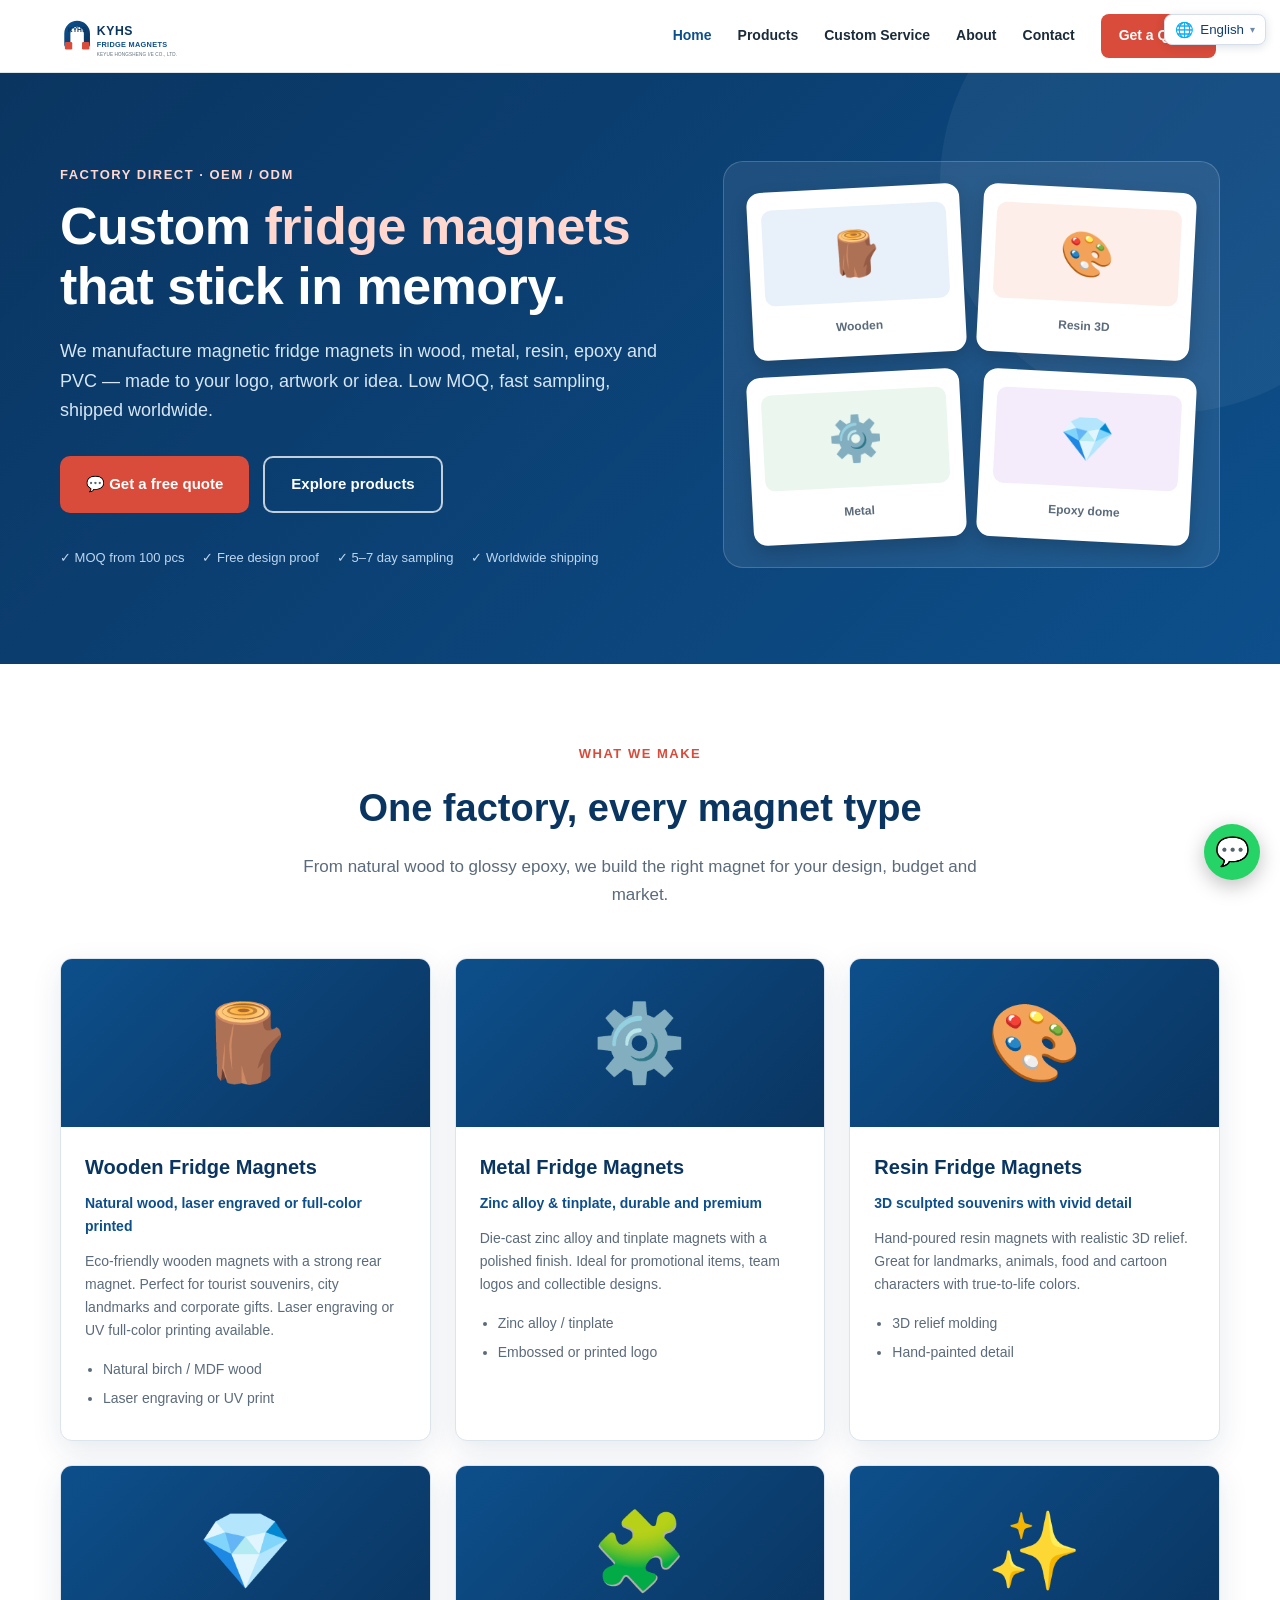
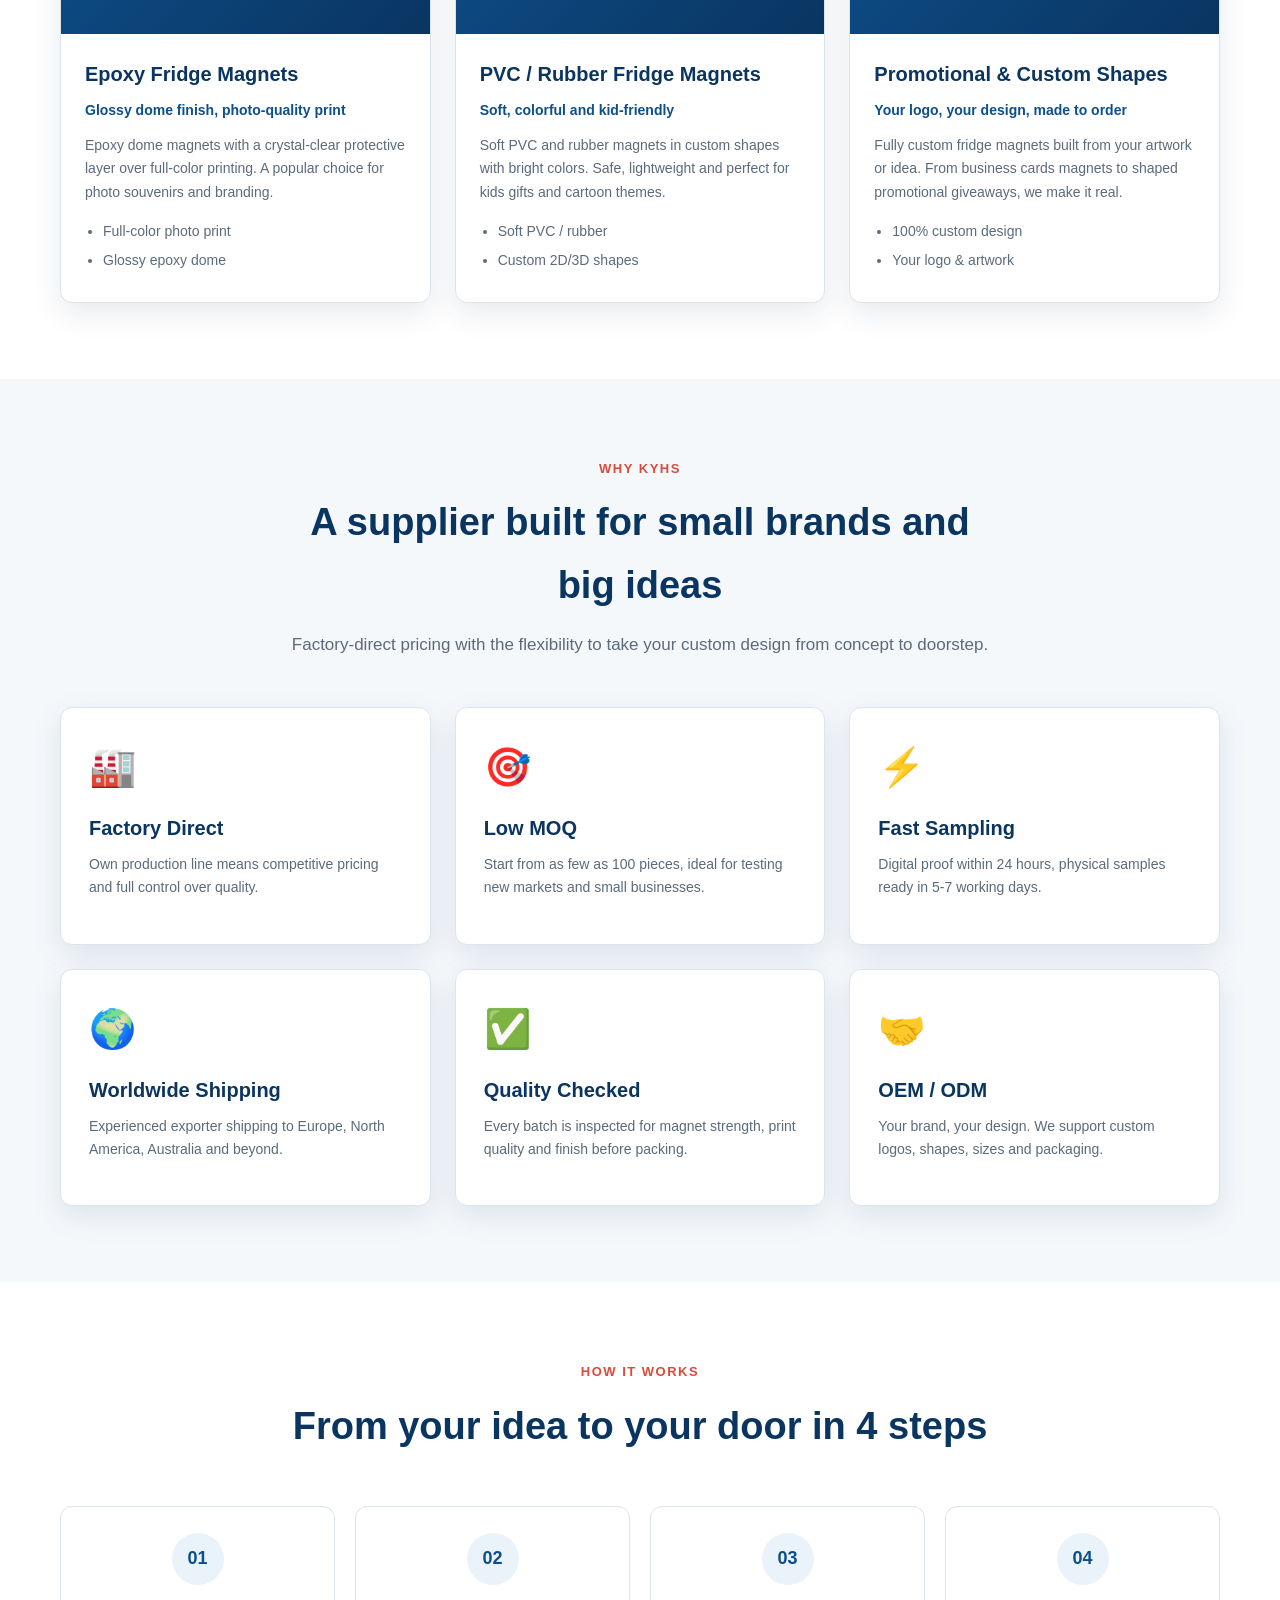
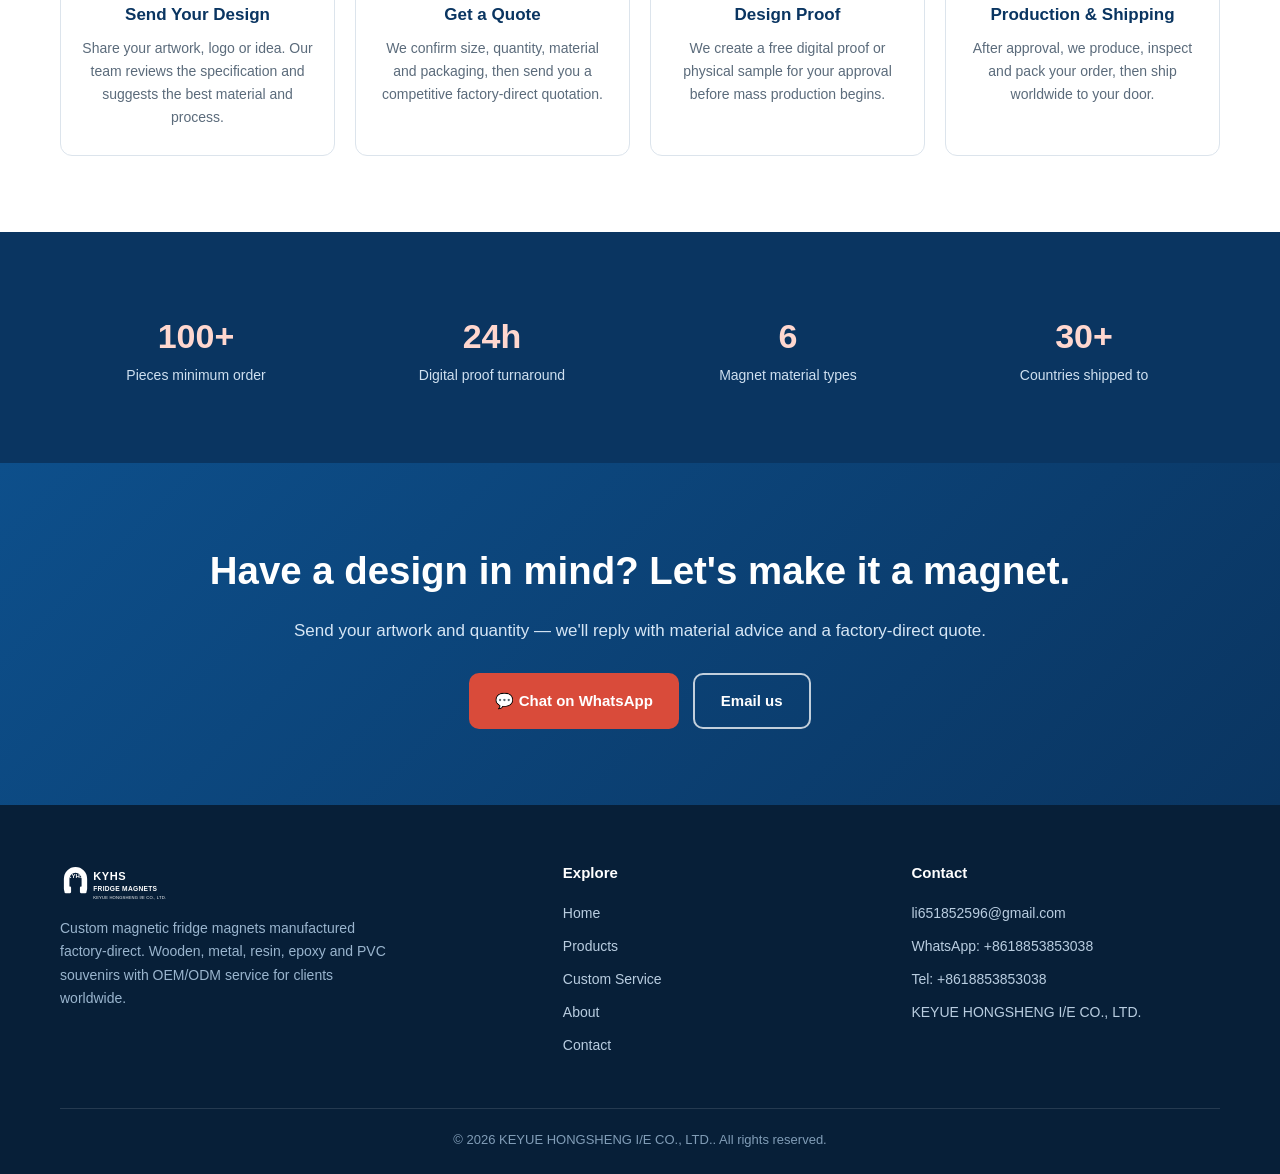
==== index.html @ 86550426 "Deploy KYHS fridge magnets site (Astro, 6 pages)" ====
<!DOCTYPE html><html lang="en"> <head><meta charset="UTF-8"><meta name="viewport" content="width=device-width, initial-scale=1"><title>Custom Fridge Magnets Manufacturer | Magnetic Souvenirs OEM/ODM — KYHS</title><meta name="description" content="KYHS manufactures custom magnetic fridge magnets: wooden, metal, resin, epoxy and PVC souvenirs. OEM/ODM factory direct from China, low MOQ, fast sampling, worldwide shipping."><meta name="keywords" content="custom fridge magnets, magnetic fridge magnets, wooden fridge magnets, metal fridge magnets, resin fridge magnets, souvenir magnets, promotional magnets, OEM ODM magnets, fridge magnet manufacturer China, KYHS"><link rel="canonical" href="https://magnets.kyhsexport.com/"><link rel="icon" type="image/svg+xml" href="/favicon.svg"><meta property="og:type" content="website"><meta property="og:title" content="Custom Fridge Magnets Manufacturer | Magnetic Souvenirs OEM/ODM — KYHS"><meta property="og:description" content="KYHS manufactures custom magnetic fridge magnets: wooden, metal, resin, epoxy and PVC souvenirs. OEM/ODM factory direct from China, low MOQ, fast sampling, worldwide shipping."><meta property="og:url" content="https://magnets.kyhsexport.com/"><meta property="og:image" content="https://magnets.kyhsexport.com/og-image.svg"><meta property="og:site_name" content="KYHS Fridge Magnets"><meta property="og:locale" content="en_US"><meta name="twitter:card" content="summary_large_image"><meta name="twitter:title" content="Custom Fridge Magnets Manufacturer | Magnetic Souvenirs OEM/ODM — KYHS"><meta name="twitter:description" content="KYHS manufactures custom magnetic fridge magnets: wooden, metal, resin, epoxy and PVC souvenirs. OEM/ODM factory direct from China, low MOQ, fast sampling, worldwide shipping."><meta name="twitter:image" content="https://magnets.kyhsexport.com/og-image.svg"><script type="application/ld+json">{"@context":"https://schema.org","@graph":[{"@type":"Organization","name":"KEYUE HONGSHENG I/E CO., LTD.","url":"https://magnets.kyhsexport.com","email":"li651852596@gmail.com","telephone":"+8618853853038"},{"@type":"WebSite","name":"KYHS Fridge Magnets","url":"https://magnets.kyhsexport.com","description":"KYHS manufactures custom magnetic fridge magnets: wooden, metal, resin, epoxy and PVC souvenirs. OEM/ODM factory direct from China, low MOQ, fast sampling, worldwide shipping.","inLanguage":"en"}]}</script><link rel="stylesheet" href="/_astro/about.CHVojKd4.css"></head> <body> <header class="site-header"> <div class="container nav-inner"> <a href="/" class="logo" aria-label="KYHS Fridge Magnets home"> <img src="/logo.svg" alt="KYHS Fridge Magnets"> </a> <nav class="nav-links" id="navLinks"> <a href="/" class="active">Home</a><a href="/products/" class>Products</a><a href="/custom/" class>Custom Service</a><a href="/about/" class>About</a><a href="/contact/" class>Contact</a> <a href="https://wa.me/18853853038" class="nav-cta" target="_blank" rel="noopener">Get a Quote</a> </nav> <button class="menu-toggle" id="menuToggle" aria-label="Menu">☰</button> </div> </header> <main>   <section class="hero"> <div class="container hero-grid"> <div> <span class="eyebrow" style="color:#ffd7cf">Factory direct · OEM / ODM</span> <h1>Custom <span class="hl">fridge magnets</span> that stick in memory.</h1> <p class="lead">
We manufacture magnetic fridge magnets in wood, metal, resin, epoxy and PVC —
          made to your logo, artwork or idea. Low MOQ, fast sampling, shipped worldwide.
</p> <div class="hero-actions"> <a href="https://wa.me/18853853038" class="btn btn-primary" target="_blank" rel="noopener">💬 Get a free quote</a> <a href="/products/" class="btn btn-ghost">Explore products</a> </div> <div class="hero-badges"> <span>✓ MOQ from 100 pcs</span> <span>✓ Free design proof</span> <span>✓ 5–7 day sampling</span> <span>✓ Worldwide shipping</span> </div> </div> <div class="hero-art" aria-hidden="true"> <div class="magnet-tile"><div class="face" style="background:#e8f1fa">🪵</div><small>Wooden</small></div> <div class="magnet-tile"><div class="face" style="background:#fdeee9">🎨</div><small>Resin 3D</small></div> <div class="magnet-tile"><div class="face" style="background:#eaf6ee">⚙️</div><small>Metal</small></div> <div class="magnet-tile"><div class="face" style="background:#f4ecfa">💎</div><small>Epoxy dome</small></div> </div> </div> </section>  <section id="products"> <div class="container"> <div class="section-head"> <span class="eyebrow">What we make</span> <h2>One factory, every magnet type</h2> <p>From natural wood to glossy epoxy, we build the right magnet for your design, budget and market.</p> </div> <div class="grid-3"> <a href="/products/#wooden" class="card product-card"> <div class="product-art" style="background:linear-gradient(135deg, #0d4f8b, #0a3561)">🪵</div> <div class="product-body"> <h3>Wooden Fridge Magnets</h3> <p class="tagline">Natural wood, laser engraved or full-color printed</p> <p>Eco-friendly wooden magnets with a strong rear magnet. Perfect for tourist souvenirs, city landmarks and corporate gifts. Laser engraving or UV full-color printing available.</p> <ul><li>Natural birch / MDF wood</li><li>Laser engraving or UV print</li></ul> </div> </a><a href="/products/#metal" class="card product-card"> <div class="product-art" style="background:linear-gradient(135deg, #0d4f8b, #0a3561)">⚙️</div> <div class="product-body"> <h3>Metal Fridge Magnets</h3> <p class="tagline">Zinc alloy &amp; tinplate, durable and premium</p> <p>Die-cast zinc alloy and tinplate magnets with a polished finish. Ideal for promotional items, team logos and collectible designs.</p> <ul><li>Zinc alloy / tinplate</li><li>Embossed or printed logo</li></ul> </div> </a><a href="/products/#resin" class="card product-card"> <div class="product-art" style="background:linear-gradient(135deg, #0d4f8b, #0a3561)">🎨</div> <div class="product-body"> <h3>Resin Fridge Magnets</h3> <p class="tagline">3D sculpted souvenirs with vivid detail</p> <p>Hand-poured resin magnets with realistic 3D relief. Great for landmarks, animals, food and cartoon characters with true-to-life colors.</p> <ul><li>3D relief molding</li><li>Hand-painted detail</li></ul> </div> </a><a href="/products/#epoxy" class="card product-card"> <div class="product-art" style="background:linear-gradient(135deg, #0d4f8b, #0a3561)">💎</div> <div class="product-body"> <h3>Epoxy Fridge Magnets</h3> <p class="tagline">Glossy dome finish, photo-quality print</p> <p>Epoxy dome magnets with a crystal-clear protective layer over full-color printing. A popular choice for photo souvenirs and branding.</p> <ul><li>Full-color photo print</li><li>Glossy epoxy dome</li></ul> </div> </a><a href="/products/#pvc" class="card product-card"> <div class="product-art" style="background:linear-gradient(135deg, #0d4f8b, #0a3561)">🧩</div> <div class="product-body"> <h3>PVC / Rubber Fridge Magnets</h3> <p class="tagline">Soft, colorful and kid-friendly</p> <p>Soft PVC and rubber magnets in custom shapes with bright colors. Safe, lightweight and perfect for kids gifts and cartoon themes.</p> <ul><li>Soft PVC / rubber</li><li>Custom 2D/3D shapes</li></ul> </div> </a><a href="/products/#promotional" class="card product-card"> <div class="product-art" style="background:linear-gradient(135deg, #0d4f8b, #0a3561)">✨</div> <div class="product-body"> <h3>Promotional &amp; Custom Shapes</h3> <p class="tagline">Your logo, your design, made to order</p> <p>Fully custom fridge magnets built from your artwork or idea. From business cards magnets to shaped promotional giveaways, we make it real.</p> <ul><li>100% custom design</li><li>Your logo &amp; artwork</li></ul> </div> </a> </div> </div> </section>  <section class="section-soft"> <div class="container"> <div class="section-head"> <span class="eyebrow">Why KYHS</span> <h2>A supplier built for small brands and big ideas</h2> <p>Factory-direct pricing with the flexibility to take your custom design from concept to doorstep.</p> </div> <div class="grid-3"> <div class="card"> <div class="icon">🏭</div> <h3>Factory Direct</h3> <p>Own production line means competitive pricing and full control over quality.</p> </div><div class="card"> <div class="icon">🎯</div> <h3>Low MOQ</h3> <p>Start from as few as 100 pieces, ideal for testing new markets and small businesses.</p> </div><div class="card"> <div class="icon">⚡</div> <h3>Fast Sampling</h3> <p>Digital proof within 24 hours, physical samples ready in 5-7 working days.</p> </div><div class="card"> <div class="icon">🌍</div> <h3>Worldwide Shipping</h3> <p>Experienced exporter shipping to Europe, North America, Australia and beyond.</p> </div><div class="card"> <div class="icon">✅</div> <h3>Quality Checked</h3> <p>Every batch is inspected for magnet strength, print quality and finish before packing.</p> </div><div class="card"> <div class="icon">🤝</div> <h3>OEM / ODM</h3> <p>Your brand, your design. We support custom logos, shapes, sizes and packaging.</p> </div> </div> </div> </section>  <section> <div class="container"> <div class="section-head"> <span class="eyebrow">How it works</span> <h2>From your idea to your door in 4 steps</h2> </div> <div class="steps"> <div class="step"> <div class="num">01</div> <h3>Send Your Design</h3> <p>Share your artwork, logo or idea. Our team reviews the specification and suggests the best material and process.</p> </div><div class="step"> <div class="num">02</div> <h3>Get a Quote</h3> <p>We confirm size, quantity, material and packaging, then send you a competitive factory-direct quotation.</p> </div><div class="step"> <div class="num">03</div> <h3>Design Proof</h3> <p>We create a free digital proof or physical sample for your approval before mass production begins.</p> </div><div class="step"> <div class="num">04</div> <h3>Production &amp; Shipping</h3> <p>After approval, we produce, inspect and pack your order, then ship worldwide to your door.</p> </div> </div> </div> </section>  <section class="strip"> <div class="container strip-grid"> <div><div class="num">100+</div><div class="label">Pieces minimum order</div></div> <div><div class="num">24h</div><div class="label">Digital proof turnaround</div></div> <div><div class="num">6</div><div class="label">Magnet material types</div></div> <div><div class="num">30+</div><div class="label">Countries shipped to</div></div> </div> </section>  <section class="cta"> <div class="container"> <h2>Have a design in mind? Let's make it a magnet.</h2> <p>Send your artwork and quantity — we'll reply with material advice and a factory-direct quote.</p> <div class="cta-actions"> <a href="https://wa.me/18853853038" class="btn btn-primary" target="_blank" rel="noopener">💬 Chat on WhatsApp</a> <a href="mailto:li651852596@gmail.com" class="btn btn-ghost">Email us</a> </div> </div> </section>  </main> <a href="https://wa.me/18853853038" class="float-wa" target="_blank" rel="noopener" aria-label="Chat on WhatsApp">💬</a> <footer class="site-footer"> <div class="container"> <div class="footer-grid"> <div class="footer-brand"> <div class="logo"><img src="/logo.svg" alt="KYHS Fridge Magnets"></div> <p>Custom magnetic fridge magnets manufactured factory-direct. Wooden, metal, resin, epoxy and PVC souvenirs with OEM/ODM service for clients worldwide.</p> </div> <div class="footer-col"> <h4>Explore</h4> <a href="/">Home</a><a href="/products/">Products</a><a href="/custom/">Custom Service</a><a href="/about/">About</a><a href="/contact/">Contact</a> </div> <div class="footer-col"> <h4>Contact</h4> <a href="mailto:li651852596@gmail.com">li651852596@gmail.com</a> <a href="https://wa.me/18853853038" target="_blank" rel="noopener">WhatsApp: +8618853853038</a> <span>Tel: +8618853853038</span> <span>KEYUE HONGSHENG I/E CO., LTD.</span> </div> </div> <div class="footer-bottom">
© 2026 KEYUE HONGSHENG I/E CO., LTD.. All rights reserved.
</div> </div> </footer> <script>
      const toggle = document.getElementById('menuToggle');
      const links = document.getElementById('navLinks');
      toggle?.addEventListener('click', () => links?.classList.toggle('open'));
    </script> <!-- KYHS i18n: auto translate (all languages + searchable switcher) --> <script src="/js/translate.js"></script> <script src="/js/kyhs-translate-init.js"></script> <!-- KYHS analytics: admin-only stats --> <script src="/js/kyhs-analytics.js"></script> </body> </html>
---- _astro/about.CHVojKd4.css ----
:root{--navy: #0a3561;--blue: #0d4f8b;--blue-light: #eaf2fa;--accent: #d94b3a;--ink: #1b2b3a;--muted: #5b6b7b;--line: #dce4ec;--bg: #ffffff;--bg-soft: #f5f8fb;--radius: 12px;--shadow: 0 10px 30px rgba(10, 53, 97, .1)}*{box-sizing:border-box}html{scroll-behavior:smooth}body{margin:0;font-family:-apple-system,BlinkMacSystemFont,Segoe UI,Roboto,Helvetica,Arial,sans-serif;color:var(--ink);background:var(--bg);line-height:1.65;-webkit-font-smoothing:antialiased}a{color:inherit;text-decoration:none}img{max-width:100%;display:block}.container{width:min(1160px,92%);margin-inline:auto}.site-header{position:sticky;top:0;z-index:1000;background:#fffffff5;border-bottom:1px solid var(--line);backdrop-filter:blur(8px)}.nav-inner{display:flex;align-items:center;justify-content:space-between;gap:18px;min-height:72px}.logo{display:flex;align-items:center;gap:10px}.logo img{height:44px;width:auto}.nav-links{display:flex;align-items:center;gap:26px}.nav-links a{font-size:14px;font-weight:600;color:var(--ink)}.nav-links a:hover,.nav-links a.active{color:var(--blue)}.nav-cta,.btn-whatsapp{background:var(--accent);color:#fff!important;padding:10px 18px;border-radius:8px;font-weight:600;display:inline-flex;align-items:center;gap:8px}.nav-cta:hover,.btn-whatsapp:hover{background:#c13f2f}.menu-toggle{display:none;background:none;border:0;font-size:26px;cursor:pointer;color:var(--navy)}.btn{display:inline-flex;align-items:center;justify-content:center;gap:8px;padding:14px 26px;border-radius:10px;font-weight:700;font-size:15px;transition:transform .15s ease,background .15s ease}.btn:hover{transform:translateY(-2px)}.btn-primary{background:var(--accent);color:#fff}.btn-primary:hover{background:#c13f2f}.btn-ghost{background:transparent;color:#fff;border:2px solid rgba(255,255,255,.75)}.btn-ghost:hover{background:#ffffff1f}.btn-outline{background:#fff;color:var(--blue);border:2px solid var(--blue)}.btn-outline:hover{background:var(--blue-light)}.hero{color:#fff;background:linear-gradient(135deg,#0a3561,#0d4f8b);padding:88px 0 96px;position:relative;overflow:hidden}.hero:after{content:"";position:absolute;right:-120px;top:-120px;width:460px;height:460px;border-radius:50%;background:#ffffff0d}.hero-grid{display:grid;grid-template-columns:1.1fr .9fr;gap:56px;align-items:center;position:relative;z-index:1}.hero h1{font-size:clamp(30px,4.2vw,52px);line-height:1.15;margin:0 0 20px;font-weight:800;letter-spacing:-.5px}.hero h1 .hl{color:#ffd7cf}.hero p.lead{font-size:18px;color:#d6e6f5;max-width:620px;margin:0 0 30px}.hero-actions{display:flex;flex-wrap:wrap;gap:14px}.hero-badges{display:flex;flex-wrap:wrap;gap:18px;margin-top:34px;font-size:13px;color:#bcd6f0}.hero-badges span{display:inline-flex;align-items:center;gap:6px}.hero-art{background:#ffffff14;border:1px solid rgba(255,255,255,.18);border-radius:20px;padding:26px;display:grid;grid-template-columns:repeat(2,1fr);gap:16px}.magnet-tile{background:#fff;border-radius:14px;padding:18px 14px;text-align:center;box-shadow:0 8px 18px #0000002e;transform:rotate(-3deg)}.magnet-tile:nth-child(2n){transform:rotate(3deg)}.magnet-tile .face{height:96px;border-radius:10px;display:flex;align-items:center;justify-content:center;font-size:44px;margin-bottom:10px}.magnet-tile small{color:var(--muted);font-size:12px;font-weight:600}section{padding:76px 0}.section-soft{background:var(--bg-soft)}.section-head{text-align:center;max-width:720px;margin:0 auto 48px}.section-head h2{font-size:clamp(26px,3vw,38px);margin:0 0 14px;color:var(--navy)}.section-head p{color:var(--muted);font-size:17px;margin:0}.eyebrow{display:inline-block;font-size:13px;font-weight:700;letter-spacing:1.5px;color:var(--accent);text-transform:uppercase;margin-bottom:12px}.grid-3{display:grid;grid-template-columns:repeat(3,1fr);gap:24px}.grid-2{display:grid;grid-template-columns:repeat(2,1fr);gap:32px;align-items:center}.card{background:#fff;border:1px solid var(--line);border-radius:var(--radius);padding:28px;box-shadow:var(--shadow);transition:transform .2s ease,box-shadow .2s ease}.card:hover{transform:translateY(-4px);box-shadow:0 16px 40px #0a356124}.card .icon{font-size:38px;margin-bottom:14px}.card h3{margin:0 0 8px;font-size:20px;color:var(--navy)}.card .tagline{color:var(--blue);font-weight:600;font-size:14px;margin:0 0 12px}.card p{color:var(--muted);font-size:14px;margin:0 0 16px}.card ul{margin:0;padding-left:18px;color:var(--muted);font-size:14px}.card li{margin-bottom:6px}.product-card{overflow:hidden;padding:0;display:flex;flex-direction:column}.product-art{height:168px;display:flex;align-items:center;justify-content:center;font-size:76px;color:#fff}.product-body{padding:24px;flex:1;display:flex;flex-direction:column}.product-body .btn{margin-top:auto;align-self:flex-start}.steps{counter-reset:step;display:grid;grid-template-columns:repeat(4,1fr);gap:20px}.step{text-align:center;padding:26px 18px;border-radius:var(--radius);background:#fff;border:1px solid var(--line)}.step .num{width:52px;height:52px;margin:0 auto 16px;border-radius:50%;background:var(--blue-light);color:var(--blue);display:flex;align-items:center;justify-content:center;font-weight:800;font-size:18px}.step h3{margin:0 0 8px;font-size:17px;color:var(--navy)}.step p{margin:0;color:var(--muted);font-size:14px}.strip{background:var(--navy);color:#fff}.strip-grid{display:grid;grid-template-columns:repeat(4,1fr);gap:24px;text-align:center}.strip .num{font-size:34px;font-weight:800;color:#ffd7cf}.strip .label{font-size:14px;color:#cfe0f0}.cta{background:linear-gradient(135deg,#0d4f8b,#0a3561);color:#fff;text-align:center}.cta h2{font-size:clamp(26px,3vw,40px);margin:0 0 14px}.cta p{font-size:17px;color:#d6e6f5;margin:0 0 28px}.cta-actions{display:flex;flex-wrap:wrap;gap:14px;justify-content:center}.page-hero{background:var(--blue-light);padding:60px 0}.page-hero h1{font-size:clamp(28px,3.4vw,42px);color:var(--navy);margin:0 0 12px}.page-hero p{color:var(--muted);font-size:17px;margin:0;max-width:720px}.contact-grid{display:grid;grid-template-columns:1fr 1fr;gap:40px}.contact-list{list-style:none;padding:0;margin:0}.contact-list li{padding:14px 0;border-bottom:1px solid var(--line);display:flex;gap:12px;align-items:center}.contact-list .k{color:var(--muted);min-width:92px;font-size:14px}.form-row{display:grid;grid-template-columns:1fr 1fr;gap:14px}label{display:block;font-size:13px;font-weight:600;color:var(--ink);margin-bottom:6px}input,textarea,select{width:100%;padding:12px 14px;border:1px solid var(--line);border-radius:8px;font-size:15px;font-family:inherit;background:#fff;color:var(--ink)}textarea{min-height:130px;resize:vertical}.field{margin-bottom:16px}.site-footer{background:#071f38;color:#b9cde0;padding:56px 0 24px}.footer-grid{display:grid;grid-template-columns:1.5fr 1fr 1fr;gap:40px}.footer-brand .logo img{filter:brightness(0) invert(1);height:40px}.footer-brand p{font-size:14px;margin:16px 0 0;color:#9ab5ce;max-width:340px}.footer-col h4{color:#fff;font-size:15px;margin:0 0 16px}.footer-col a,.footer-col span{display:block;font-size:14px;margin-bottom:10px}.footer-col a:hover{color:#fff}.footer-bottom{border-top:1px solid rgba(255,255,255,.12);margin-top:40px;padding-top:20px;text-align:center;font-size:13px;color:#819db7}.float-wa{position:fixed;right:20px;bottom:20px;z-index:900;background:#25d366;color:#fff;border-radius:50%;width:56px;height:56px;display:flex;align-items:center;justify-content:center;font-size:28px;box-shadow:0 6px 20px #00000040}.float-wa:hover{background:#1ebe5a}.site-header .nav-inner{padding-right:4px}@media(max-width:900px){.hero-grid,.grid-2,.contact-grid{grid-template-columns:1fr}.grid-3,.steps,.strip-grid{grid-template-columns:repeat(2,1fr)}.footer-grid{grid-template-columns:1fr 1fr}}@media(max-width:640px){.nav-links{display:none;position:absolute;top:72px;left:0;right:0;background:#fff;flex-direction:column;align-items:stretch;gap:0;padding:12px 6%;border-bottom:1px solid var(--line)}.nav-links.open{display:flex}.nav-links a{padding:12px 0;border-bottom:1px solid var(--line)}.nav-cta{margin-top:10px;justify-content:center}.menu-toggle{display:block}.grid-3,.steps,.strip-grid,.footer-grid,.form-row{grid-template-columns:1fr}.hero{padding:60px 0}section{padding:56px 0}}
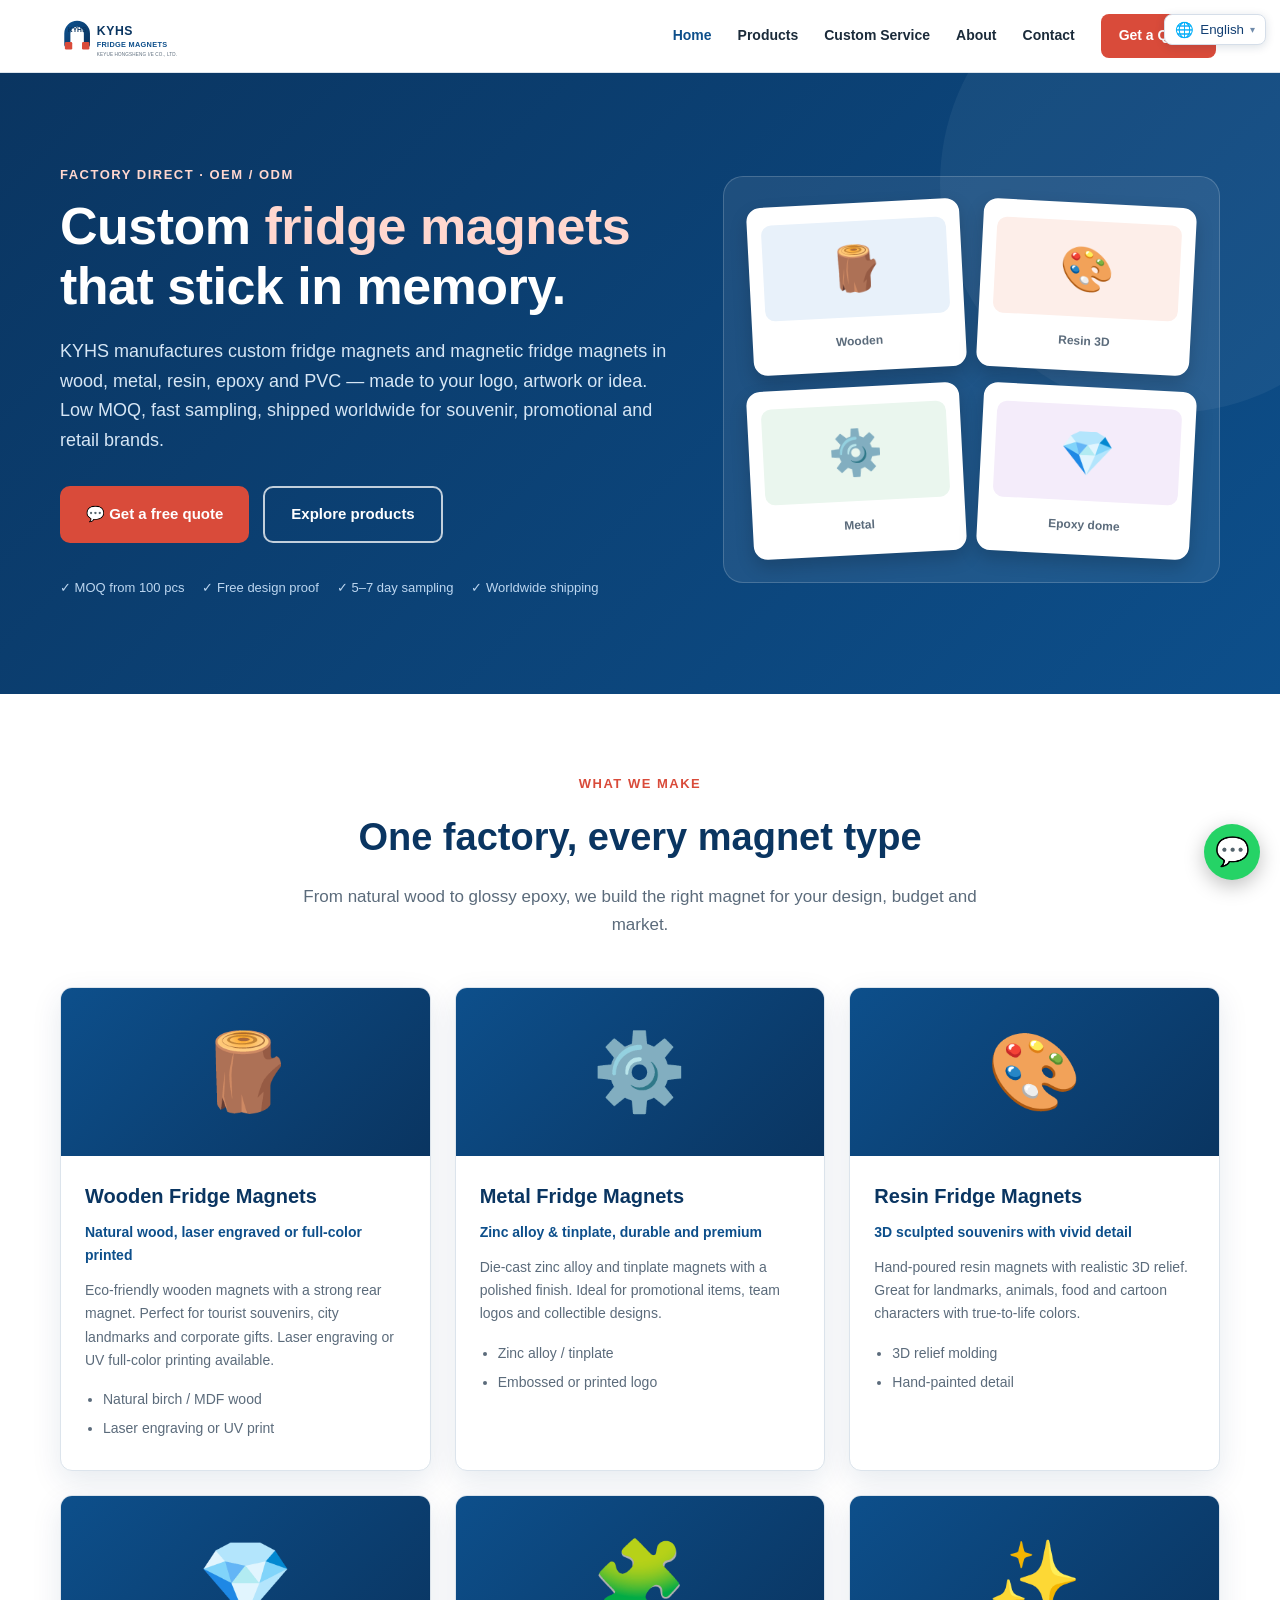
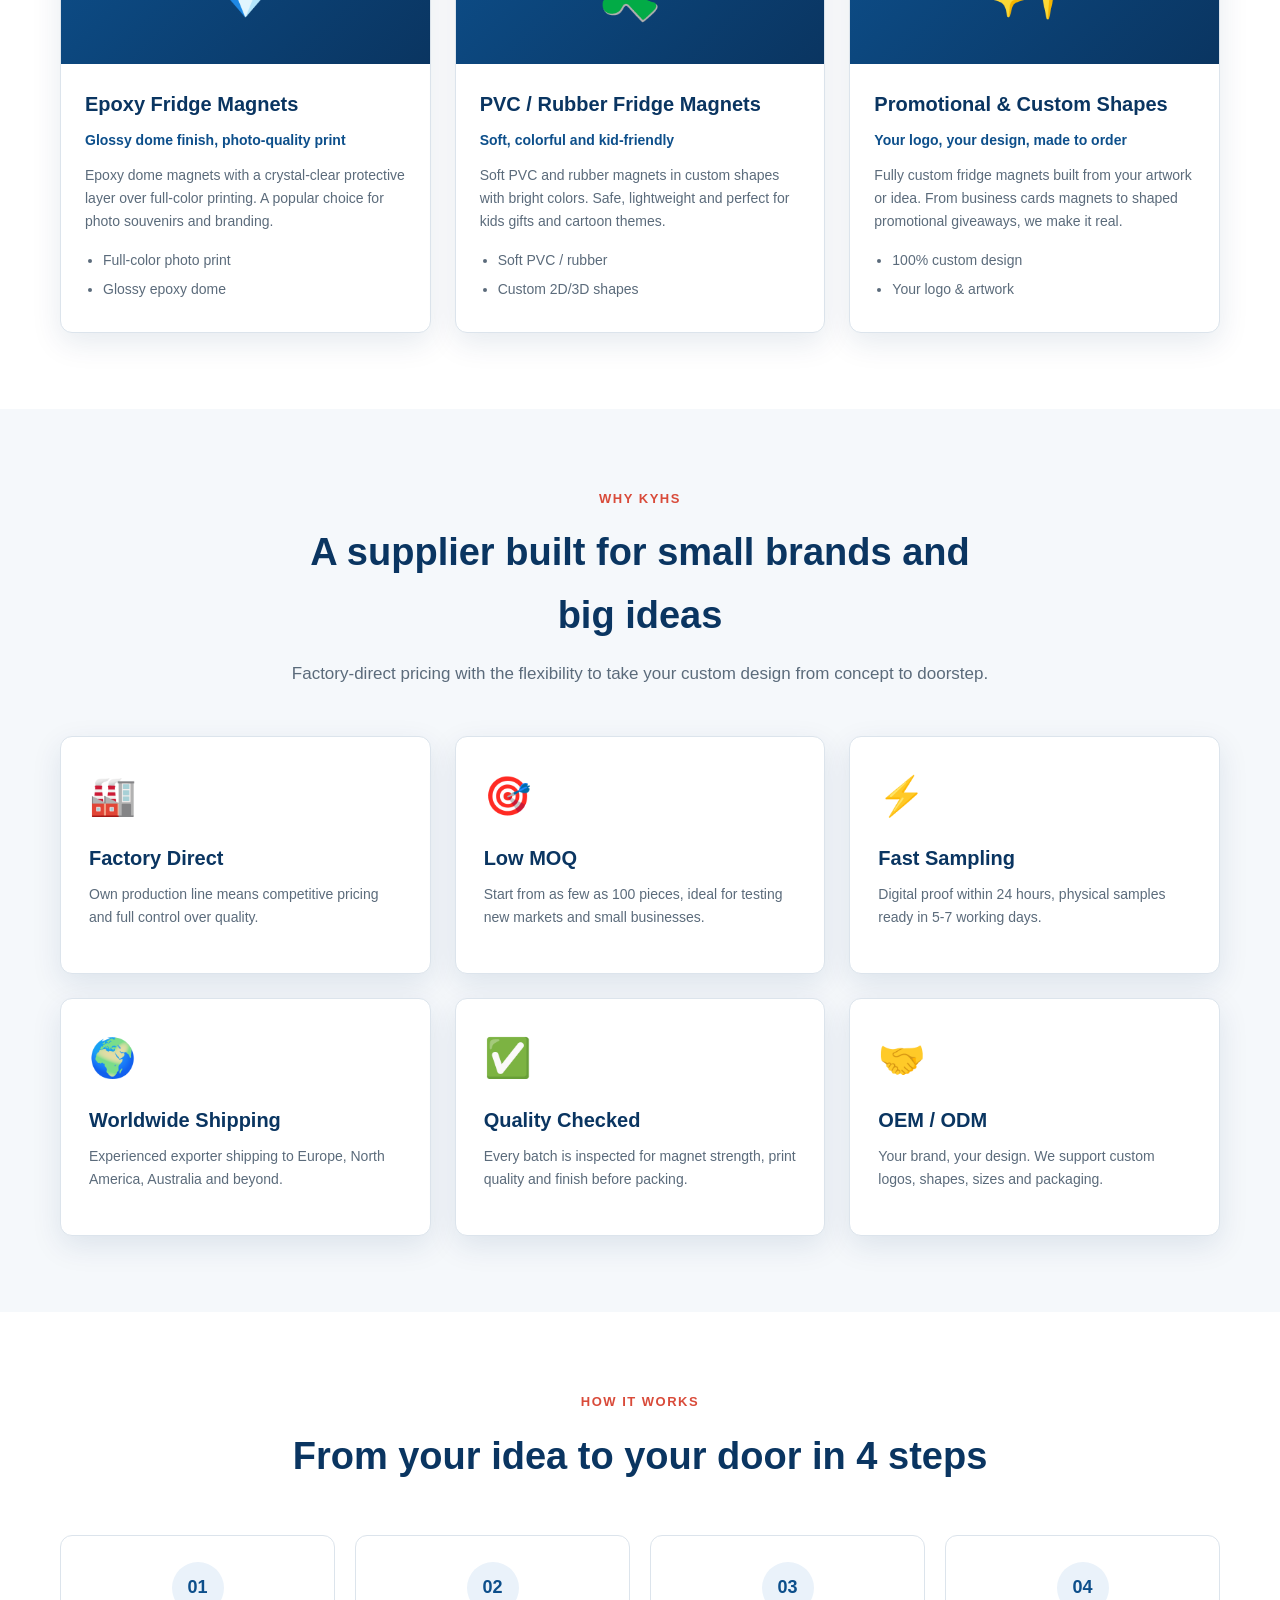
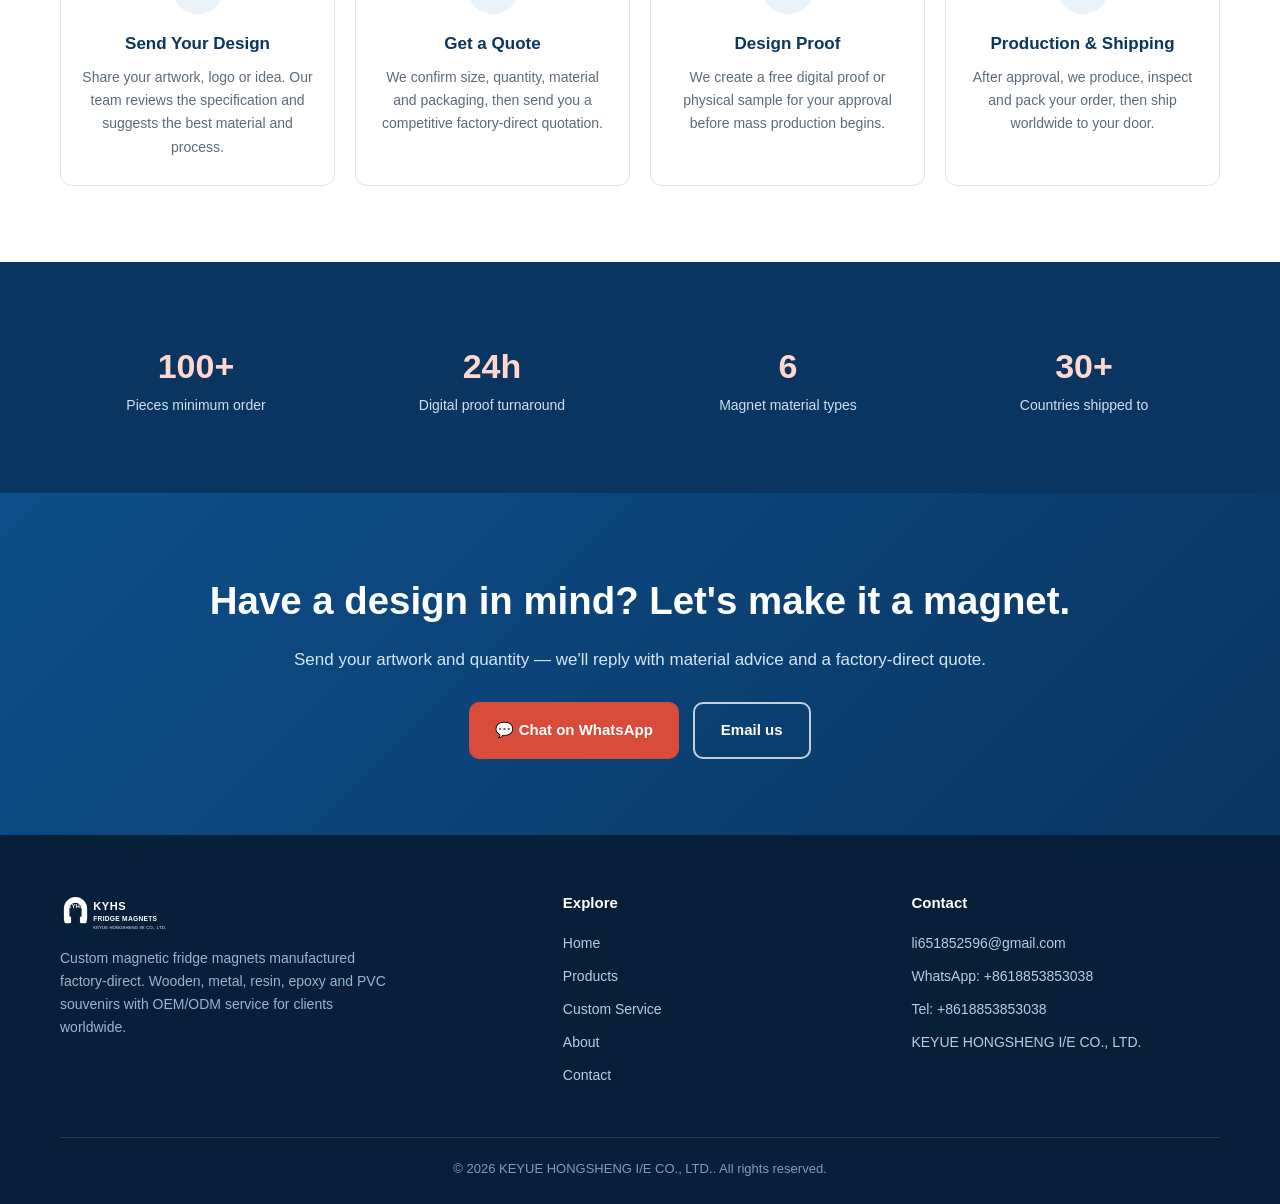
==== commit 4c2347e1: "SEO: focus keywords, H1/TDK optimization, content depth" ====
--- a/index.html
+++ b/index.html
@@ -1,6 +1,6 @@
-<!DOCTYPE html><html lang="en"> <head><meta charset="UTF-8"><meta name="viewport" content="width=device-width, initial-scale=1"><title>Custom Fridge Magnets Manufacturer | Magnetic Souvenirs OEM/ODM — KYHS</title><meta name="description" content="KYHS manufactures custom magnetic fridge magnets: wooden, metal, resin, epoxy and PVC souvenirs. OEM/ODM factory direct from China, low MOQ, fast sampling, worldwide shipping."><meta name="keywords" content="custom fridge magnets, magnetic fridge magnets, wooden fridge magnets, metal fridge magnets, resin fridge magnets, souvenir magnets, promotional magnets, OEM ODM magnets, fridge magnet manufacturer China, KYHS"><link rel="canonical" href="https://magnets.kyhsexport.com/"><link rel="icon" type="image/svg+xml" href="/favicon.svg"><meta property="og:type" content="website"><meta property="og:title" content="Custom Fridge Magnets Manufacturer | Magnetic Souvenirs OEM/ODM — KYHS"><meta property="og:description" content="KYHS manufactures custom magnetic fridge magnets: wooden, metal, resin, epoxy and PVC souvenirs. OEM/ODM factory direct from China, low MOQ, fast sampling, worldwide shipping."><meta property="og:url" content="https://magnets.kyhsexport.com/"><meta property="og:image" content="https://magnets.kyhsexport.com/og-image.svg"><meta property="og:site_name" content="KYHS Fridge Magnets"><meta property="og:locale" content="en_US"><meta name="twitter:card" content="summary_large_image"><meta name="twitter:title" content="Custom Fridge Magnets Manufacturer | Magnetic Souvenirs OEM/ODM — KYHS"><meta name="twitter:description" content="KYHS manufactures custom magnetic fridge magnets: wooden, metal, resin, epoxy and PVC souvenirs. OEM/ODM factory direct from China, low MOQ, fast sampling, worldwide shipping."><meta name="twitter:image" content="https://magnets.kyhsexport.com/og-image.svg"><script type="application/ld+json">{"@context":"https://schema.org","@graph":[{"@type":"Organization","name":"KEYUE HONGSHENG I/E CO., LTD.","url":"https://magnets.kyhsexport.com","email":"li651852596@gmail.com","telephone":"+8618853853038"},{"@type":"WebSite","name":"KYHS Fridge Magnets","url":"https://magnets.kyhsexport.com","description":"KYHS manufactures custom magnetic fridge magnets: wooden, metal, resin, epoxy and PVC souvenirs. OEM/ODM factory direct from China, low MOQ, fast sampling, worldwide shipping.","inLanguage":"en"}]}</script><link rel="stylesheet" href="/_astro/about.CHVojKd4.css"></head> <body> <header class="site-header"> <div class="container nav-inner"> <a href="/" class="logo" aria-label="KYHS Fridge Magnets home"> <img src="/logo.svg" alt="KYHS Fridge Magnets"> </a> <nav class="nav-links" id="navLinks"> <a href="/" class="active">Home</a><a href="/products/" class>Products</a><a href="/custom/" class>Custom Service</a><a href="/about/" class>About</a><a href="/contact/" class>Contact</a> <a href="https://wa.me/18853853038" class="nav-cta" target="_blank" rel="noopener">Get a Quote</a> </nav> <button class="menu-toggle" id="menuToggle" aria-label="Menu">☰</button> </div> </header> <main>   <section class="hero"> <div class="container hero-grid"> <div> <span class="eyebrow" style="color:#ffd7cf">Factory direct · OEM / ODM</span> <h1>Custom <span class="hl">fridge magnets</span> that stick in memory.</h1> <p class="lead">
-We manufacture magnetic fridge magnets in wood, metal, resin, epoxy and PVC —
-          made to your logo, artwork or idea. Low MOQ, fast sampling, shipped worldwide.
+<!DOCTYPE html><html lang="en"> <head><meta charset="UTF-8"><meta name="viewport" content="width=device-width, initial-scale=1"><title>Custom Fridge Magnets Manufacturer | OEM/ODM — KYHS</title><meta name="description" content="KYHS manufactures custom fridge magnets and magnetic souvenirs: wooden, metal, resin and PVC. Factory-direct OEM/ODM, low MOQ, fast sampling, worldwide shipping."><meta name="keywords" content="custom fridge magnets, magnetic fridge magnets, wooden fridge magnets, magnet manufacturer, KYHS"><link rel="canonical" href="https://magnets.kyhsexport.com/"><link rel="icon" type="image/svg+xml" href="/favicon.svg"><meta property="og:type" content="website"><meta property="og:title" content="Custom Fridge Magnets Manufacturer | OEM/ODM — KYHS"><meta property="og:description" content="KYHS manufactures custom fridge magnets and magnetic souvenirs: wooden, metal, resin and PVC. Factory-direct OEM/ODM, low MOQ, fast sampling, worldwide shipping."><meta property="og:url" content="https://magnets.kyhsexport.com/"><meta property="og:image" content="https://magnets.kyhsexport.com/og-image.svg"><meta property="og:site_name" content="KYHS Fridge Magnets"><meta property="og:locale" content="en_US"><meta name="twitter:card" content="summary_large_image"><meta name="twitter:title" content="Custom Fridge Magnets Manufacturer | OEM/ODM — KYHS"><meta name="twitter:description" content="KYHS manufactures custom fridge magnets and magnetic souvenirs: wooden, metal, resin and PVC. Factory-direct OEM/ODM, low MOQ, fast sampling, worldwide shipping."><meta name="twitter:image" content="https://magnets.kyhsexport.com/og-image.svg"><script type="application/ld+json">{"@context":"https://schema.org","@graph":[{"@type":"Organization","name":"KEYUE HONGSHENG I/E CO., LTD.","url":"https://magnets.kyhsexport.com","email":"li651852596@gmail.com","telephone":"+8618853853038"},{"@type":"WebSite","name":"KYHS Fridge Magnets","url":"https://magnets.kyhsexport.com","description":"KYHS manufactures custom fridge magnets and magnetic souvenirs: wooden, metal, resin and PVC. Factory-direct OEM/ODM, low MOQ, fast sampling, worldwide shipping.","inLanguage":"en"}]}</script><link rel="stylesheet" href="/_astro/about.BWhyGvks.css"></head> <body> <header class="site-header"> <div class="container nav-inner"> <a href="/" class="logo" aria-label="KYHS Fridge Magnets home"> <img src="/logo.svg" alt="KYHS Fridge Magnets"> </a> <nav class="nav-links" id="navLinks"> <a href="/" class="active">Home</a><a href="/products/" class>Products</a><a href="/custom/" class>Custom Service</a><a href="/about/" class>About</a><a href="/contact/" class>Contact</a> <a href="https://wa.me/18853853038" class="nav-cta" target="_blank" rel="noopener">Get a Quote</a> </nav> <button class="menu-toggle" id="menuToggle" aria-label="Menu">☰</button> </div> </header> <main>   <section class="hero"> <div class="container hero-grid"> <div> <span class="eyebrow" style="color:#ffd7cf">Factory direct · OEM / ODM</span> <h1>Custom <span class="hl">fridge magnets</span> that stick in memory.</h1> <p class="lead">
+KYHS manufactures custom fridge magnets and magnetic fridge magnets in wood, metal, resin, epoxy and PVC —
+          made to your logo, artwork or idea. Low MOQ, fast sampling, shipped worldwide for souvenir, promotional and retail brands.
 </p> <div class="hero-actions"> <a href="https://wa.me/18853853038" class="btn btn-primary" target="_blank" rel="noopener">💬 Get a free quote</a> <a href="/products/" class="btn btn-ghost">Explore products</a> </div> <div class="hero-badges"> <span>✓ MOQ from 100 pcs</span> <span>✓ Free design proof</span> <span>✓ 5–7 day sampling</span> <span>✓ Worldwide shipping</span> </div> </div> <div class="hero-art" aria-hidden="true"> <div class="magnet-tile"><div class="face" style="background:#e8f1fa">🪵</div><small>Wooden</small></div> <div class="magnet-tile"><div class="face" style="background:#fdeee9">🎨</div><small>Resin 3D</small></div> <div class="magnet-tile"><div class="face" style="background:#eaf6ee">⚙️</div><small>Metal</small></div> <div class="magnet-tile"><div class="face" style="background:#f4ecfa">💎</div><small>Epoxy dome</small></div> </div> </div> </section>  <section id="products"> <div class="container"> <div class="section-head"> <span class="eyebrow">What we make</span> <h2>One factory, every magnet type</h2> <p>From natural wood to glossy epoxy, we build the right magnet for your design, budget and market.</p> </div> <div class="grid-3"> <a href="/products/#wooden" class="card product-card"> <div class="product-art" style="background:linear-gradient(135deg, #0d4f8b, #0a3561)">🪵</div> <div class="product-body"> <h3>Wooden Fridge Magnets</h3> <p class="tagline">Natural wood, laser engraved or full-color printed</p> <p>Eco-friendly wooden magnets with a strong rear magnet. Perfect for tourist souvenirs, city landmarks and corporate gifts. Laser engraving or UV full-color printing available.</p> <ul><li>Natural birch / MDF wood</li><li>Laser engraving or UV print</li></ul> </div> </a><a href="/products/#metal" class="card product-card"> <div class="product-art" style="background:linear-gradient(135deg, #0d4f8b, #0a3561)">⚙️</div> <div class="product-body"> <h3>Metal Fridge Magnets</h3> <p class="tagline">Zinc alloy &amp; tinplate, durable and premium</p> <p>Die-cast zinc alloy and tinplate magnets with a polished finish. Ideal for promotional items, team logos and collectible designs.</p> <ul><li>Zinc alloy / tinplate</li><li>Embossed or printed logo</li></ul> </div> </a><a href="/products/#resin" class="card product-card"> <div class="product-art" style="background:linear-gradient(135deg, #0d4f8b, #0a3561)">🎨</div> <div class="product-body"> <h3>Resin Fridge Magnets</h3> <p class="tagline">3D sculpted souvenirs with vivid detail</p> <p>Hand-poured resin magnets with realistic 3D relief. Great for landmarks, animals, food and cartoon characters with true-to-life colors.</p> <ul><li>3D relief molding</li><li>Hand-painted detail</li></ul> </div> </a><a href="/products/#epoxy" class="card product-card"> <div class="product-art" style="background:linear-gradient(135deg, #0d4f8b, #0a3561)">💎</div> <div class="product-body"> <h3>Epoxy Fridge Magnets</h3> <p class="tagline">Glossy dome finish, photo-quality print</p> <p>Epoxy dome magnets with a crystal-clear protective layer over full-color printing. A popular choice for photo souvenirs and branding.</p> <ul><li>Full-color photo print</li><li>Glossy epoxy dome</li></ul> </div> </a><a href="/products/#pvc" class="card product-card"> <div class="product-art" style="background:linear-gradient(135deg, #0d4f8b, #0a3561)">🧩</div> <div class="product-body"> <h3>PVC / Rubber Fridge Magnets</h3> <p class="tagline">Soft, colorful and kid-friendly</p> <p>Soft PVC and rubber magnets in custom shapes with bright colors. Safe, lightweight and perfect for kids gifts and cartoon themes.</p> <ul><li>Soft PVC / rubber</li><li>Custom 2D/3D shapes</li></ul> </div> </a><a href="/products/#promotional" class="card product-card"> <div class="product-art" style="background:linear-gradient(135deg, #0d4f8b, #0a3561)">✨</div> <div class="product-body"> <h3>Promotional &amp; Custom Shapes</h3> <p class="tagline">Your logo, your design, made to order</p> <p>Fully custom fridge magnets built from your artwork or idea. From business cards magnets to shaped promotional giveaways, we make it real.</p> <ul><li>100% custom design</li><li>Your logo &amp; artwork</li></ul> </div> </a> </div> </div> </section>  <section class="section-soft"> <div class="container"> <div class="section-head"> <span class="eyebrow">Why KYHS</span> <h2>A supplier built for small brands and big ideas</h2> <p>Factory-direct pricing with the flexibility to take your custom design from concept to doorstep.</p> </div> <div class="grid-3"> <div class="card"> <div class="icon">🏭</div> <h3>Factory Direct</h3> <p>Own production line means competitive pricing and full control over quality.</p> </div><div class="card"> <div class="icon">🎯</div> <h3>Low MOQ</h3> <p>Start from as few as 100 pieces, ideal for testing new markets and small businesses.</p> </div><div class="card"> <div class="icon">⚡</div> <h3>Fast Sampling</h3> <p>Digital proof within 24 hours, physical samples ready in 5-7 working days.</p> </div><div class="card"> <div class="icon">🌍</div> <h3>Worldwide Shipping</h3> <p>Experienced exporter shipping to Europe, North America, Australia and beyond.</p> </div><div class="card"> <div class="icon">✅</div> <h3>Quality Checked</h3> <p>Every batch is inspected for magnet strength, print quality and finish before packing.</p> </div><div class="card"> <div class="icon">🤝</div> <h3>OEM / ODM</h3> <p>Your brand, your design. We support custom logos, shapes, sizes and packaging.</p> </div> </div> </div> </section>  <section> <div class="container"> <div class="section-head"> <span class="eyebrow">How it works</span> <h2>From your idea to your door in 4 steps</h2> </div> <div class="steps"> <div class="step"> <div class="num">01</div> <h3>Send Your Design</h3> <p>Share your artwork, logo or idea. Our team reviews the specification and suggests the best material and process.</p> </div><div class="step"> <div class="num">02</div> <h3>Get a Quote</h3> <p>We confirm size, quantity, material and packaging, then send you a competitive factory-direct quotation.</p> </div><div class="step"> <div class="num">03</div> <h3>Design Proof</h3> <p>We create a free digital proof or physical sample for your approval before mass production begins.</p> </div><div class="step"> <div class="num">04</div> <h3>Production &amp; Shipping</h3> <p>After approval, we produce, inspect and pack your order, then ship worldwide to your door.</p> </div> </div> </div> </section>  <section class="strip"> <div class="container strip-grid"> <div><div class="num">100+</div><div class="label">Pieces minimum order</div></div> <div><div class="num">24h</div><div class="label">Digital proof turnaround</div></div> <div><div class="num">6</div><div class="label">Magnet material types</div></div> <div><div class="num">30+</div><div class="label">Countries shipped to</div></div> </div> </section>  <section class="cta"> <div class="container"> <h2>Have a design in mind? Let's make it a magnet.</h2> <p>Send your artwork and quantity — we'll reply with material advice and a factory-direct quote.</p> <div class="cta-actions"> <a href="https://wa.me/18853853038" class="btn btn-primary" target="_blank" rel="noopener">💬 Chat on WhatsApp</a> <a href="mailto:li651852596@gmail.com" class="btn btn-ghost">Email us</a> </div> </div> </section>  </main> <a href="https://wa.me/18853853038" class="float-wa" target="_blank" rel="noopener" aria-label="Chat on WhatsApp">💬</a> <footer class="site-footer"> <div class="container"> <div class="footer-grid"> <div class="footer-brand"> <div class="logo"><img src="/logo.svg" alt="KYHS Fridge Magnets"></div> <p>Custom magnetic fridge magnets manufactured factory-direct. Wooden, metal, resin, epoxy and PVC souvenirs with OEM/ODM service for clients worldwide.</p> </div> <div class="footer-col"> <h4>Explore</h4> <a href="/">Home</a><a href="/products/">Products</a><a href="/custom/">Custom Service</a><a href="/about/">About</a><a href="/contact/">Contact</a> </div> <div class="footer-col"> <h4>Contact</h4> <a href="mailto:li651852596@gmail.com">li651852596@gmail.com</a> <a href="https://wa.me/18853853038" target="_blank" rel="noopener">WhatsApp: +8618853853038</a> <span>Tel: +8618853853038</span> <span>KEYUE HONGSHENG I/E CO., LTD.</span> </div> </div> <div class="footer-bottom">
 © 2026 KEYUE HONGSHENG I/E CO., LTD.. All rights reserved.
 </div> </div> </footer> <script>
--- a/_astro/about.BWhyGvks.css
+++ b/_astro/about.BWhyGvks.css
@@ -0,0 +1 @@
+:root{--navy: #0a3561;--blue: #0d4f8b;--blue-light: #eaf2fa;--accent: #d94b3a;--ink: #1b2b3a;--muted: #5b6b7b;--line: #dce4ec;--bg: #ffffff;--bg-soft: #f5f8fb;--radius: 12px;--shadow: 0 10px 30px rgba(10, 53, 97, .1)}*{box-sizing:border-box}html{scroll-behavior:smooth}body{margin:0;font-family:-apple-system,BlinkMacSystemFont,Segoe UI,Roboto,Helvetica,Arial,sans-serif;color:var(--ink);background:var(--bg);line-height:1.65;-webkit-font-smoothing:antialiased}a{color:inherit;text-decoration:none}img{max-width:100%;display:block}.container{width:min(1160px,92%);margin-inline:auto}.site-header{position:sticky;top:0;z-index:1000;background:#fffffff5;border-bottom:1px solid var(--line);backdrop-filter:blur(8px)}.nav-inner{display:flex;align-items:center;justify-content:space-between;gap:18px;min-height:72px}.logo{display:flex;align-items:center;gap:10px}.logo img{height:44px;width:auto}.nav-links{display:flex;align-items:center;gap:26px}.nav-links a{font-size:14px;font-weight:600;color:var(--ink)}.nav-links a:hover,.nav-links a.active{color:var(--blue)}.nav-cta,.btn-whatsapp{background:var(--accent);color:#fff!important;padding:10px 18px;border-radius:8px;font-weight:600;display:inline-flex;align-items:center;gap:8px}.nav-cta:hover,.btn-whatsapp:hover{background:#c13f2f}.menu-toggle{display:none;background:none;border:0;font-size:26px;cursor:pointer;color:var(--navy)}.btn{display:inline-flex;align-items:center;justify-content:center;gap:8px;padding:14px 26px;border-radius:10px;font-weight:700;font-size:15px;transition:transform .15s ease,background .15s ease}.btn:hover{transform:translateY(-2px)}.btn-primary{background:var(--accent);color:#fff}.btn-primary:hover{background:#c13f2f}.btn-ghost{background:transparent;color:#fff;border:2px solid rgba(255,255,255,.75)}.btn-ghost:hover{background:#ffffff1f}.btn-outline{background:#fff;color:var(--blue);border:2px solid var(--blue)}.btn-outline:hover{background:var(--blue-light)}.hero{color:#fff;background:linear-gradient(135deg,#0a3561,#0d4f8b);padding:88px 0 96px;position:relative;overflow:hidden}.hero:after{content:"";position:absolute;right:-120px;top:-120px;width:460px;height:460px;border-radius:50%;background:#ffffff0d}.hero-grid{display:grid;grid-template-columns:1.1fr .9fr;gap:56px;align-items:center;position:relative;z-index:1}.hero h1{font-size:clamp(30px,4.2vw,52px);line-height:1.15;margin:0 0 20px;font-weight:800;letter-spacing:-.5px}.hero h1 .hl{color:#ffd7cf}.hero p.lead{font-size:18px;color:#d6e6f5;max-width:620px;margin:0 0 30px}.hero-actions{display:flex;flex-wrap:wrap;gap:14px}.hero-badges{display:flex;flex-wrap:wrap;gap:18px;margin-top:34px;font-size:13px;color:#bcd6f0}.hero-badges span{display:inline-flex;align-items:center;gap:6px}.hero-art{background:#ffffff14;border:1px solid rgba(255,255,255,.18);border-radius:20px;padding:26px;display:grid;grid-template-columns:repeat(2,1fr);gap:16px}.magnet-tile{background:#fff;border-radius:14px;padding:18px 14px;text-align:center;box-shadow:0 8px 18px #0000002e;transform:rotate(-3deg)}.magnet-tile:nth-child(2n){transform:rotate(3deg)}.magnet-tile .face{height:96px;border-radius:10px;display:flex;align-items:center;justify-content:center;font-size:44px;margin-bottom:10px}.magnet-tile small{color:var(--muted);font-size:12px;font-weight:600}section{padding:76px 0}.section-soft{background:var(--bg-soft)}.section-head{text-align:center;max-width:720px;margin:0 auto 48px}.section-head h2{font-size:clamp(26px,3vw,38px);margin:0 0 14px;color:var(--navy)}.section-head p{color:var(--muted);font-size:17px;margin:0}.eyebrow{display:inline-block;font-size:13px;font-weight:700;letter-spacing:1.5px;color:var(--accent);text-transform:uppercase;margin-bottom:12px}.grid-3{display:grid;grid-template-columns:repeat(3,1fr);gap:24px}.grid-2{display:grid;grid-template-columns:repeat(2,1fr);gap:32px;align-items:center}.card{background:#fff;border:1px solid var(--line);border-radius:var(--radius);padding:28px;box-shadow:var(--shadow);transition:transform .2s ease,box-shadow .2s ease}.card:hover{transform:translateY(-4px);box-shadow:0 16px 40px #0a356124}.card .icon{font-size:38px;margin-bottom:14px}.card h3{margin:0 0 8px;font-size:20px;color:var(--navy)}.card .tagline{color:var(--blue);font-weight:600;font-size:14px;margin:0 0 12px}.card p{color:var(--muted);font-size:14px;margin:0 0 16px}.card ul{margin:0;padding-left:18px;color:var(--muted);font-size:14px}.card li{margin-bottom:6px}.product-card{overflow:hidden;padding:0;display:flex;flex-direction:column}.product-art{height:168px;display:flex;align-items:center;justify-content:center;font-size:76px;color:#fff}.product-body{padding:24px;flex:1;display:flex;flex-direction:column}.product-body .btn{margin-top:auto;align-self:flex-start}.steps{counter-reset:step;display:grid;grid-template-columns:repeat(4,1fr);gap:20px}.step{text-align:center;padding:26px 18px;border-radius:var(--radius);background:#fff;border:1px solid var(--line)}.step .num{width:52px;height:52px;margin:0 auto 16px;border-radius:50%;background:var(--blue-light);color:var(--blue);display:flex;align-items:center;justify-content:center;font-weight:800;font-size:18px}.step h3{margin:0 0 8px;font-size:17px;color:var(--navy)}.step p{margin:0;color:var(--muted);font-size:14px}.strip{background:var(--navy);color:#fff}.strip-grid{display:grid;grid-template-columns:repeat(4,1fr);gap:24px;text-align:center}.strip .num{font-size:34px;font-weight:800;color:#ffd7cf}.strip .label{font-size:14px;color:#cfe0f0}.cta{background:linear-gradient(135deg,#0d4f8b,#0a3561);color:#fff;text-align:center}.cta h2{font-size:clamp(26px,3vw,40px);margin:0 0 14px}.cta p{font-size:17px;color:#d6e6f5;margin:0 0 28px}.cta-actions{display:flex;flex-wrap:wrap;gap:14px;justify-content:center}.page-hero{background:var(--blue-light);padding:60px 0}.page-hero h1{font-size:clamp(28px,3.4vw,42px);color:var(--navy);margin:0 0 12px}.page-hero p{color:var(--muted);font-size:17px;margin:0;max-width:720px}.contact-grid{display:grid;grid-template-columns:1fr 1fr;gap:40px}.contact-list{list-style:none;padding:0;margin:0}.contact-list li{padding:14px 0;border-bottom:1px solid var(--line);display:flex;gap:12px;align-items:center}.contact-list .k{color:var(--muted);min-width:92px;font-size:14px}.form-row{display:grid;grid-template-columns:1fr 1fr;gap:14px}label{display:block;font-size:13px;font-weight:600;color:var(--ink);margin-bottom:6px}input,textarea,select{width:100%;padding:12px 14px;border:1px solid var(--line);border-radius:8px;font-size:15px;font-family:inherit;background:#fff;color:var(--ink)}textarea{min-height:130px;resize:vertical}.field{margin-bottom:16px}.site-footer{background:#071f38;color:#b9cde0;padding:56px 0 24px}.footer-grid{display:grid;grid-template-columns:1.5fr 1fr 1fr;gap:40px}.footer-brand .logo img{filter:brightness(0) invert(1);height:40px}.footer-brand p{font-size:14px;margin:16px 0 0;color:#9ab5ce;max-width:340px}.footer-col h4{color:#fff;font-size:15px;margin:0 0 16px}.footer-col a,.footer-col span{display:block;font-size:14px;margin-bottom:10px}.footer-col a:hover{color:#fff}.footer-bottom{border-top:1px solid rgba(255,255,255,.12);margin-top:40px;padding-top:20px;text-align:center;font-size:13px;color:#819db7}.float-wa{position:fixed;right:20px;bottom:20px;z-index:900;background:#25d366;color:#fff;border-radius:50%;width:56px;height:56px;display:flex;align-items:center;justify-content:center;font-size:28px;box-shadow:0 6px 20px #00000040}.float-wa:hover{background:#1ebe5a}.site-header .nav-inner{padding-right:4px}@media(max-width:900px){.hero-grid,.grid-2,.contact-grid{grid-template-columns:1fr}.grid-3,.steps,.strip-grid{grid-template-columns:repeat(2,1fr)}.footer-grid{grid-template-columns:1fr 1fr}}@media(max-width:640px){.nav-links{display:none;position:absolute;top:72px;left:0;right:0;background:#fff;flex-direction:column;align-items:stretch;gap:0;padding:12px 6%;border-bottom:1px solid var(--line)}.nav-links.open{display:flex}.nav-links a{padding:12px 0;border-bottom:1px solid var(--line)}.nav-cta{margin-top:10px;justify-content:center}.menu-toggle{display:block}.grid-3,.steps,.strip-grid,.footer-grid,.form-row{grid-template-columns:1fr}.hero{padding:60px 0}section{padding:56px 0}}.contact-cards{display:grid;grid-template-columns:repeat(2,minmax(0,1fr));gap:24px}.contact-card{background:#fff;border:1px solid var(--line);border-top:3px solid var(--accent);border-radius:var(--radius);padding:26px 24px;box-shadow:var(--shadow)}.contact-card .cc-label{font-size:13px;font-weight:700;color:var(--accent);text-transform:uppercase;letter-spacing:1px;margin-bottom:16px}.cc-list{list-style:none;padding:0;margin:0}.cc-list li{padding:10px 0;border-bottom:1px solid var(--line);display:flex;flex-direction:column;gap:3px}.cc-list li:last-child{border-bottom:0}.cc-list .cc-k{font-size:12px;color:var(--muted)}.cc-list a{color:var(--ink);font-weight:600;word-break:break-all}.cc-list a:hover{color:var(--blue)}.cc-actions{display:flex;flex-wrap:wrap;gap:10px;margin-top:20px}.cc-actions .btn{padding:10px 18px;font-size:14px}@media(max-width:900px){.contact-cards{grid-template-columns:1fr}}
